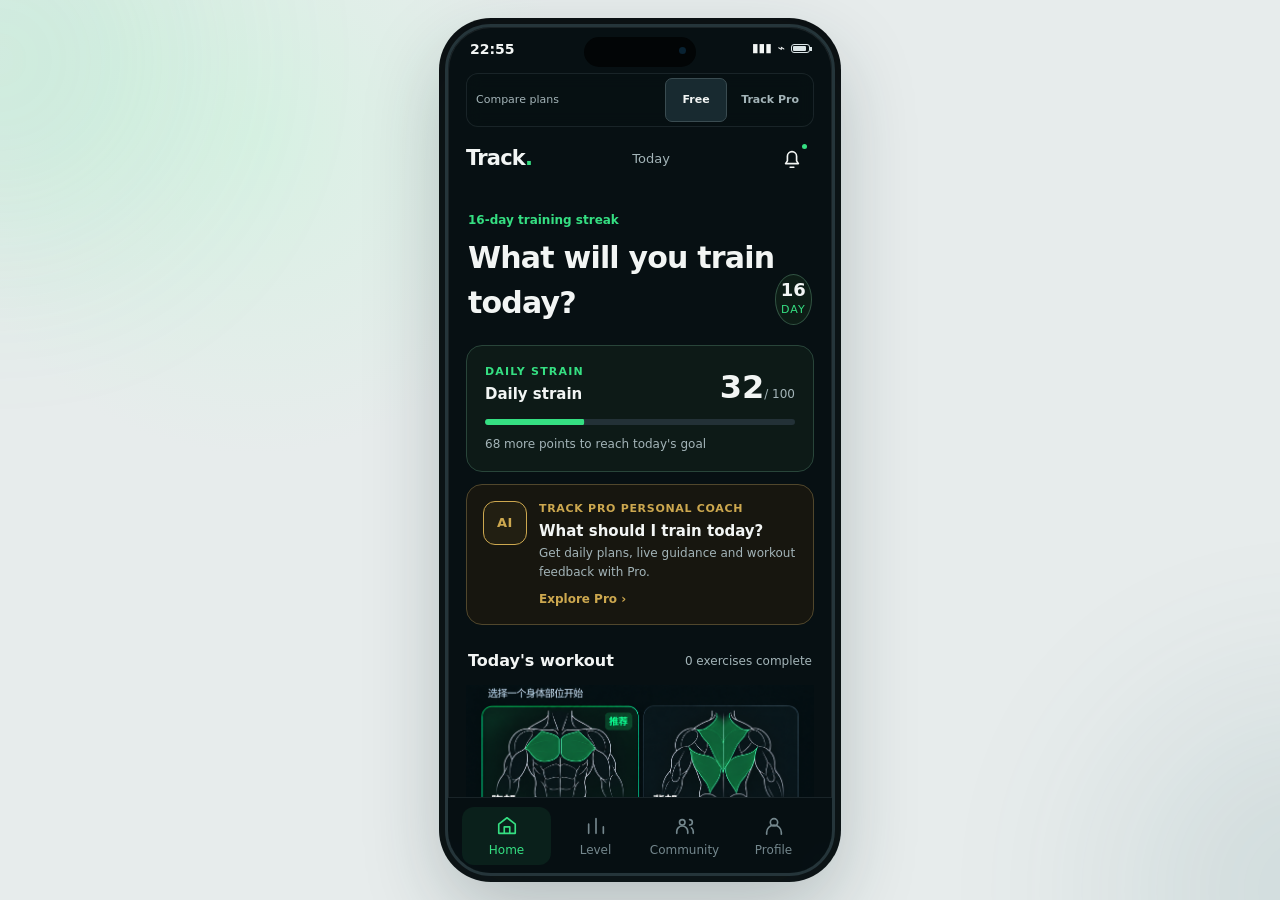
==== mobile/index.html @ 7567bfca "feat: localize workout flow without changing stored history" ====
<!doctype html>
<html lang="en">
  <head>
    <meta charset="UTF-8" />
    <meta name="viewport" content="width=device-width, initial-scale=1.0, viewport-fit=cover, interactive-widget=resizes-content" />
    <meta name="theme-color" media="(prefers-color-scheme: light)" content="#071013" />
    <meta name="theme-color" media="(prefers-color-scheme: dark)" content="#071013" />
    <meta name="color-scheme" content="dark" />
    <meta name="description" content="Track turns every workout into visible progress." />
    <title>Track | Turn Progress Into a Stronger You</title>
    <link rel="stylesheet" href="styles.css?v=11" />
  </head>
  <body>
    <div class="ambient ambient-one"></div>
    <div class="ambient ambient-two"></div>

    <main class="app-shell" aria-label="Track fitness app">
      <div class="phone-frame">
        <div class="dynamic-island" aria-hidden="true"></div>
        <header class="status-bar" aria-hidden="true">
          <span id="clock">9:41</span>
          <div class="status-icons" aria-label="Network and battery status">
            <span>▮▮▮</span><span>⌁</span><span class="battery"></span>
          </div>
        </header>

        <section id="app-content" class="app-content" aria-label="Current page"></section>

        <nav class="bottom-nav" aria-label="Main navigation">
          <button class="nav-item active" data-page="home" aria-label="Home">
            <span class="nav-icon" data-icon="home"></span><span>Home</span>
          </button>
          <button class="nav-item" data-page="level" aria-label="Level">
            <span class="nav-icon" data-icon="chart"></span><span>Level</span>
          </button>
          <button class="nav-item" data-page="social" aria-label="Community">
            <span class="nav-icon" data-icon="users"></span><span>Community</span>
          </button>
          <button class="nav-item" data-page="profile" aria-label="Profile">
            <span class="nav-icon" data-icon="user"></span><span>Profile</span>
          </button>
        </nav>
        <div id="toast" class="toast" role="status" aria-live="polite" aria-atomic="true"></div>
      </div>
    </main>

    <script src="release-config.js?v=1"></script>
    <script src="locales/messages.js?v=1"></script>
    <script src="i18n.js?v=1"></script>
    <script src="core.js?v=6"></script>
    <script src="app.js?v=12"></script>
  </body>
</html>
---- mobile/styles.css ----
:root {
  --canvas: #e7ecec;
  --bg: #071013;
  --surface: #0d181c;
  --surface-2: #132126;
  --surface-3: #182a30;
  --line: #21343a;
  --line-soft: rgba(151, 178, 186, .13);
  --text: #f2f5f4;
  --muted: #a3b4b8;
  --green: #35df82;
  --green-dark: #123d29;
  --gold: #cda84f;
  --danger: #f26476;
  --radius: 16px;
  --ease-out: cubic-bezier(.23, 1, .32, 1);
  font-family: "Segoe UI Variable", "Microsoft YaHei UI", system-ui, sans-serif;
  color: var(--text);
  background: var(--canvas);
  font-synthesis: none;
}

* { box-sizing: border-box; }
html { -webkit-tap-highlight-color: transparent; -webkit-text-size-adjust: 100%; overscroll-behavior: none; }
body { margin: 0; min-height: 100dvh; overscroll-behavior: none; overflow-x: hidden; background: radial-gradient(circle at 20% 15%, #d9f1e4 0, transparent 25%), var(--canvas); }
button, input, select { font: inherit; }
button { color: inherit; cursor: pointer; touch-action: manipulation; user-select: none; -webkit-user-select: none; -webkit-touch-callout: none; transition: transform 120ms var(--ease-out), background-color 120ms ease, border-color 120ms ease; }
button:active { transform: scale(.98); }
[role="button"], a { touch-action: manipulation; }
input, textarea, select { font-size: 16px; }
button:disabled { opacity: .5; cursor: not-allowed; }
button:focus-visible, input:focus-visible, select:focus-visible, .radar-label:focus-visible { outline: 2px solid var(--green); outline-offset: 2px; }

.ambient { position: fixed; width: 380px; height: 380px; border-radius: 50%; filter: blur(100px); opacity: .13; pointer-events: none; }
.ambient-one { left: -190px; top: -130px; background: var(--green); }
.ambient-two { right: -220px; bottom: -180px; background: #3a7176; }
.app-shell { min-height: 100dvh; display: grid; place-items: center; padding: 24px; }

.phone-frame { position: relative; display: flex; flex-direction: column; color-scheme: dark; width: min(100%, 390px); height: min(900px, calc(100dvh - 48px)); min-height: 0; overflow: hidden; border: 3px solid #25353a; border-radius: 46px; background: var(--bg); box-shadow: 0 30px 80px rgba(25, 47, 50, .26), 0 0 0 6px #0b1012, inset 0 0 0 1px rgba(255,255,255,.08); }
.dynamic-island { position: absolute; z-index: 20; top: 10px; left: 50%; width: 112px; height: 30px; transform: translateX(-50%); border-radius: 20px; background: #020506; }
.dynamic-island::after { content: ""; position: absolute; right: 10px; top: 10px; width: 7px; height: 7px; border-radius: 50%; background: #092232; }
.status-bar { height: 46px; flex: 0 0 46px; padding: 14px 22px 0; display: flex; align-items: flex-start; justify-content: space-between; font-size: 14px; font-weight: 700; }
.status-icons { display: flex; gap: 6px; align-items: center; font-size: 12px; }
.battery { width: 19px; height: 9px; border: 1px solid #dbe5e7; border-radius: 3px; position: relative; }
.battery::before { content: ""; position: absolute; inset: 1px 3px 1px 1px; border-radius: 1px; background: #dbe5e7; }
.battery::after { content: ""; position: absolute; right: -3px; top: 2px; width: 2px; height: 4px; background: #dbe5e7; }

.app-content { flex: 1; min-height: 0; overflow-x: hidden; overflow-y: auto; overscroll-behavior: contain; padding: 0 18px 28px; scroll-padding-block: 64px 100px; scrollbar-width: none; line-height: 1.5; }
.app-content.full-height { padding-bottom: calc(24px + env(safe-area-inset-bottom, 0px)); }
.app-content[data-view="log"] { padding-bottom: calc(108px + env(safe-area-inset-bottom, 0px)); }
.app-content::-webkit-scrollbar { display: none; }


.page-header { min-height: 48px; display: grid; grid-template-columns: auto minmax(0, 1fr) auto; gap: 12px; align-items: center; }
.page-header h1 { margin: 0; font-size: 17px; text-align: center; line-height: 1.35; letter-spacing: -.2px; }
.brand-dot { color: var(--green); }
.ui-icon { width: 22px; height: 22px; fill: none; stroke: currentColor; stroke-width: 1.8; stroke-linecap: round; stroke-linejoin: round; }
.wordmark { font-size: 21px; font-weight: 900; letter-spacing: -.8px; }
.header-context { justify-self: center; color: var(--muted); font-size: 13px; }
.page-header > :last-child { justify-self: end; }
.icon-button { position: relative; min-width: 44px; min-height: 44px; display: grid; place-items: center; padding: 7px; border: 0; border-radius: 10px; background: transparent; font-size: 19px; }
.icon-button:active { transform: scale(.96); background: var(--surface); }
.notification-dot { position: absolute; top: 7px; right: 7px; width: 5px; height: 5px; border-radius: 50%; background: var(--green); }
.header-count, .text-button { border: 0; background: transparent; color: var(--muted); font-size: 12px; }

.home-intro { display: flex; justify-content: space-between; align-items: end; padding: 18px 2px 14px; }
.home-intro span { color: var(--green); font-size: 12px; font-weight: 700; }
.home-intro h1 { margin: 4px 0 0; font-size: 27px; letter-spacing: -1px; }
.streak-mark { width: 51px; height: 51px; display: grid; place-content: center; text-align: center; border: 1px solid #315342; border-radius: 50%; background: #0d1d16; }
.streak-mark b { font-size: 18px; line-height: 1; }
.streak-mark small { margin-top: 3px; color: var(--green); font-size: 11px; letter-spacing: 1px; }

.strain { padding: 14px; border: 1px solid #29453a; border-radius: var(--radius); background: #0d1a17; }
.strain-heading { display: flex; justify-content: space-between; align-items: end; }
.strain-heading > div { display: grid; gap: 2px; }
.strain-heading span { color: var(--green); font-size: 11px; font-weight: 800; letter-spacing: 1.2px; }
.strain-heading b { font-size: 15px; }
.strain-heading strong { font-size: 25px; font-variant-numeric: tabular-nums; }
.strain-heading small { color: var(--muted); font-size: 12px; font-weight: 500; }
.progress-line { height: 5px; overflow: hidden; margin: 11px 0 8px; border-radius: 6px; background: #233137; }
.progress-line span { display: block; width: 100%; height: 100%; transform-origin: left; border-radius: inherit; background: var(--green); }
.strain p { margin: 0; color: var(--muted); font-size: 12px; }

.section-title { display: flex; align-items: end; justify-content: space-between; gap: 12px; margin: 19px 2px 10px; }
.section-title h2 { margin: 0; font-size: 16px; }
.section-title p { margin: 3px 0 0; color: var(--muted); font-size: 12px; }
.section-title > span, .section-title > b { color: var(--muted); font-size: 12px; font-weight: 500; }

.visually-hidden { position: absolute; width: 1px; height: 1px; padding: 0; margin: -1px; overflow: hidden; clip-path: inset(50%); white-space: nowrap; border: 0; }
.body-reference { position: relative; isolation: isolate; }
.body-reference > img { display: block; width: 100%; height: auto; pointer-events: none; user-select: none; }
.body-reference .reference-card { position: absolute; min-height: 0; padding: 0; border: 0; background: transparent; box-shadow: none; }
.reference-card[data-body-part="chest"] { left: 4.5202%; top: 7.8683%; width: 45.0626%; height: 46.2946%; border-radius: 6.7% / 8.6%; }
.reference-card[data-body-part="back"] { left: 50.9736%; top: 7.7768%; width: 44.5758%; height: 46.3861%; border-radius: 6.7% / 8.6%; }
.reference-card[data-body-part="shoulders"] { left: 4.5202%; top: 55.9012%; width: 44.9930%; height: 40.8051%; border-radius: 6.7% / 9.6%; }
.reference-card[data-body-part="legs"] { left: 50.9736%; top: 55.8097%; width: 44.5758%; height: 40.8966%; border-radius: 6.7% / 9.6%; }
.body-reference-extra { aspect-ratio: 1438 / 449; overflow: hidden; margin-top: -.9736%; margin-bottom: 10px; }
.body-reference-extra > img { position: absolute; left: 0; top: -135.8575%; }
.reference-card[data-body-part="arms"] { left: 4.5202%; top: 0; width: 44.9930%; height: 100%; border-radius: 6.7% / 9.6%; }
.reference-card[data-body-part="abs"] { left: 50.9736%; top: 0; width: 44.5758%; height: 100%; border-radius: 6.7% / 9.6%; }
.body-reference .reference-card:focus-visible { outline: 2px solid var(--green); outline-offset: -4px; }
.body-reference .reference-card:active { transform: none; background: rgba(255, 255, 255, .07); }
.body-grid { display: grid; grid-template-columns: repeat(2, minmax(0, 1fr)); gap: 10px; }
.body-grid .body-card { position: relative; min-height: 202px; display: flex; align-items: flex-end; padding: 14px; overflow: hidden; text-align: left; border: 1px solid #2a3d44; border-radius: var(--radius); background: #0c181c; }
.body-card .body-copy { position: relative; z-index: 1; padding-right: 16px; }
.body-card > .chevron { position: absolute; z-index: 1; right: 14px; bottom: 30px; color: #88a0a8; }
.body-grid .body-card[data-body-part="cardio"] { grid-column: 1 / -1; min-height: 122px; }
.cardio-illustration { position: absolute; right: 35px; top: 6px; width: min(48%, 162px); height: calc(100% - 12px); object-fit: contain; pointer-events: none; user-select: none; filter: grayscale(1); opacity: .8; }
.body-card[data-body-part="cardio"] .body-copy { max-width: 45%; }
.body-card.recommended { border-color: var(--green); background: #0c1d17; box-shadow: inset 0 0 0 .5px var(--green); }
.body-card > .recommend-badge { z-index: 2; top: 10px; right: 10px; padding: 4px 7px; border-radius: 6px; }
.body-card:active, .exercise-card:active, .quick-actions button:active { transform: scale(.98); }
.exercise-illustration { position: relative; display: block; width: 100%; height: 86px; overflow: hidden; pointer-events: none; user-select: none; }
.exercise-illustration > img { display: block; width: 100%; height: 100%; object-fit: contain; }
.exercise-crop { position: absolute; top: 50%; left: 0; width: 100%; transform: translateY(-50%); overflow: hidden; mix-blend-mode: lighten; mask-image: linear-gradient(to right, transparent, #000 4%, #000 96%, transparent); }
.exercise-crop > img { position: absolute; max-width: none; height: auto; display: block; }
.body-icon { width: 38px; height: 38px; overflow: visible; fill: none; stroke: currentColor; stroke-width: 2.15; stroke-linecap: round; stroke-linejoin: round; }
.body-icon .icon-fill { fill: currentColor; fill-opacity: .12; stroke: none; }
.body-copy { min-width: 0; display: grid; gap: 4px; }
.body-copy b { font-size: 18px; line-height: 1.35; }
.body-copy small { color: #a5b8be; font-size: 12px; line-height: 1.5; }
.chevron { color: #71868c; font-size: 18px; }
.recommend-badge { position: absolute; top: 8px; right: 9px; padding: 3px 6px; border-radius: 5px; color: var(--green); background: #153a29; font-size: 11px; font-weight: 800; }

.exercise-grid { display: grid; gap: 9px; }
.exercise-card { position: relative; min-height: 112px; display: grid; grid-template-columns: clamp(88px, 29vw, 112px) minmax(0,1fr) auto; align-items: center; gap: 5px 10px; padding: 12px; text-align: left; border: 1px solid var(--line-soft); border-radius: var(--radius); background: var(--surface); }
.exercise-copy { min-width: 0; display: grid; grid-column: 2; grid-row: 1 / 3; gap: 4px; }
.exercise-card.has-recommendation .exercise-copy { grid-row: 2; }
.exercise-card > .exercise-illustration { grid-column: 1; grid-row: 1 / 3; }
.exercise-card > .recommend-badge { position: static; grid-column: 2; grid-row: 1; justify-self: start; }
.exercise-card > .exercise-state { grid-column: 3; grid-row: 1 / 3; }
.exercise-card b { font-size: 14px; }
.exercise-card small { color: var(--muted); font-size: 11px; }
.exercise-copy em { color: #a8c6b5; font-size: 12px; font-style: normal; }.exercise-copy em strong { color: var(--green); font-size: 12px; }
.exercise-card.is-complete { border-color: #315b47; }
.exercise-card.is-complete .exercise-state { color: var(--green); }
.exercise-state { color: var(--muted); font-size: 12px; }
.finish-day { width: 100%; margin-top: 10px; padding: 12px; border: 1px solid #37684f; border-radius: 12px; color: var(--green); background: transparent; font-size: 13px; font-weight: 700; }

.exercise-summary { display: grid; grid-template-columns: 76px minmax(0,1fr) minmax(0,1fr); gap: 10px; align-items: center; padding: 13px; margin-top: 10px; border: 1px solid var(--line-soft); border-radius: var(--radius); background: var(--surface); }
.exercise-summary .exercise-illustration { height: 68px; }
.exercise-summary > div { display: grid; gap: 4px; }
.exercise-summary span { color: var(--muted); font-size: 11px; }
.exercise-summary b { font-size: 13px; }
.exercise-summary button { grid-column: 2 / -1; justify-self: start; padding: 5px 9px; border: 1px solid #315e48; border-radius: 7px; color: var(--green); background: transparent; font-size: 11px; }
.muscle-share { padding: 12px; margin-top: 9px; border: 1px solid var(--line-soft); border-radius: var(--radius); background: var(--surface); }
.muscle-share-heading { display: flex; align-items: baseline; justify-content: space-between; gap: 8px; }.muscle-share-heading b { font-size: 13px; }.muscle-share-heading small { color: var(--muted); font-size: 11px; }
.muscle-share-track { height: 8px; display: flex; overflow: hidden; margin: 10px 0; border-radius: 5px; background: #243338; }.muscle-share-track span { display: block; height: 100%; }
.share-tone-0 { background: var(--green); }.share-tone-1 { background: #8aba9c; }.share-tone-2 { background: #658783; }
.muscle-share-legend { display: flex; flex-wrap: wrap; gap: 7px 12px; }.muscle-share-legend span { display: inline-flex; align-items: center; gap: 4px; color: #c2d0cc; font-size: 12px; white-space: nowrap; }.muscle-share-legend i { width: 6px; height: 6px; flex: none; border-radius: 2px; }.muscle-share-legend b { color: var(--text); font-size: 12px; }
.muscle-share p { margin: 9px 0 0; color: var(--muted); font-size: 11px; }
.set-table { margin-top: 17px; }
.set-header, .set-row { display: grid; grid-template-columns: 24px minmax(0,1fr) minmax(0,1fr) 44px; gap: 8px; align-items: center; text-align: center; }
.set-header { padding: 0 4px 7px; color: var(--muted); font-size: 11px; }
.set-row { padding: 8px 4px; border-top: 1px solid var(--line-soft); }
.set-row b { font-size: 14px; }
.set-row input { min-width: 0; padding: 10px 4px; border: 1px solid var(--line); border-radius: 9px; outline: 0; color: var(--text); background: var(--surface); text-align: center; font-size: 14px; font-variant-numeric: tabular-nums; }
.set-row input:focus { border-color: var(--green); }
.set-check { width: 27px; height: 27px; display: grid; place-items: center; margin: auto; border: 1px solid #40545a; border-radius: 50%; background: transparent; font-size: 13px; }
.set-row.done { background: rgba(53,223,130,.03); }
.set-row.done .set-check { border-color: var(--green); color: #07130c; background: var(--green); }
.cardio-log { display: grid; grid-template-columns: minmax(0,1fr) minmax(0,1fr); gap: 10px; margin: 18px 0 16px; }
.cardio-log label { display: grid; gap: 8px; padding: 12px; border: 1px solid var(--line-soft); border-radius: 12px; background: var(--surface); }
.cardio-log label span { color: var(--muted); font-size: 12px; }
.cardio-log input { width: 100%; min-width: 0; padding: 9px 8px; border: 1px solid var(--line); border-radius: 8px; outline: 0; color: var(--text); background: var(--bg); font-size: 16px; font-weight: 800; font-variant-numeric: tabular-nums; }
.cardio-log input:focus { border-color: var(--green); }
.add-set { width: 100%; margin: 12px 0 16px; padding: 12px; display: flex; justify-content: center; gap: 7px; border: 1px dashed #33484e; border-radius: 11px; color: var(--text); background: transparent; font-size: 13px; }
.add-set span { color: var(--green); }
.add-set small { color: var(--muted); }
.sticky-action { position: absolute; z-index: 4; left: 0; right: 0; bottom: 0; padding: 12px 18px calc(16px + env(safe-area-inset-bottom, 0px)); border-top: 1px solid var(--line-soft); background: rgba(7,16,19,.94); backdrop-filter: blur(12px); }
.primary-button, .secondary-button { width: 100%; padding: 13px 16px; border-radius: 12px; font-weight: 800; font-size: 14px; }
.primary-button { border: 1px solid var(--green); color: #06120b; background: var(--green); }
.secondary-button { border: 1px solid var(--line); color: var(--text); background: var(--surface); }
.primary-button:active, .secondary-button:active { transform: scale(.98); }

.completion-screen { min-height: 100%; display: flex; flex-direction: column; align-items: center; padding: 38px 2px 18px; text-align: center; }
.completion-symbol { width: 116px; height: 116px; display: grid; place-items: center; margin: 20px 0 24px; border: 1px solid #3f7758; border-radius: 50%; background: #0e2519; box-shadow: inset 0 0 0 12px #0b1d15; }
.completion-symbol span { width: 58px; height: 58px; display: grid; place-items: center; border-radius: 50%; color: #06120b; background: var(--green); font-size: 27px; }
.completion-kicker { margin: 0 0 6px !important; color: var(--green) !important; font-size: 12px !important; font-weight: 800; letter-spacing: 1.6px; }
.completion-screen h1 { margin: 0; font-size: 27px; letter-spacing: -.8px; }
.completion-screen > p { margin: 8px 0 20px; color: var(--muted); font-size: 12px; }
.reward-grid { width: 100%; display: grid; grid-template-columns: repeat(3, 1fr); border-block: 1px solid var(--line); }
.reward-grid div { padding: 15px 4px; border-right: 1px solid var(--line); }
.reward-grid div:last-child { border-right: 0; }
.reward-grid b { display: block; font-size: 18px; }
.reward-grid span { display: block; margin-top: 4px; color: var(--muted); font-size: 11px; }
.pr-reveal { width: 100%; padding: 14px; margin-top: 17px; text-align: left; border: 1px solid #594b29; border-radius: var(--radius); background: #19170f; }
.pr-reveal > span { color: var(--gold); font-size: 11px; font-weight: 800; letter-spacing: 1px; }
.pr-reveal > div { display: flex; align-items: center; justify-content: space-between; margin-top: 8px; }
.pr-reveal b { font-size: 14px; }.pr-reveal strong { font-size: 14px; }.pr-reveal i { color: var(--gold); font-style: normal; }
.completion-actions { width: 100%; display: grid; gap: 8px; margin-top: auto; padding-top: 24px; }

.dual-levels { display: grid; grid-template-columns: 1fr 1fr; gap: 8px; margin-top: 8px; }
.level-panel { min-height: 146px; padding: 14px; display: block; text-align: left; border: 1px solid var(--line-soft); border-radius: var(--radius); background: var(--surface); }
.level-panel > span { color: var(--muted); font-size: 11px; font-weight: 800; letter-spacing: 1px; }
.level-panel p { margin: 5px 0 8px; font-size: 12px; }
.level-panel strong { display: block; font-size: 31px; font-variant-numeric: tabular-nums; }
.level-panel strong small { margin-right: 4px; font-size: 12px; }
.level-panel em { display: block; margin-top: 11px; color: var(--muted); font-size: 11px; font-style: normal; }
.body-level { border-color: #355246; }
.body-level strong { color: var(--text); }
.xp-level > span, .xp-level strong { color: var(--green); }
.xp-level .progress-line { margin: 12px 0 0; }
.current-title { width: 100%; min-height: 74px; display: grid; grid-template-columns: 46px 1fr 10px; align-items: center; gap: 10px; margin-top: 9px; padding: 11px; text-align: left; border: 1px solid #4e4328; border-radius: var(--radius); background: #17160f; }
.title-medal { width: 46px; height: 46px; display: grid; place-items: center; border: 1px solid #7c6832; border-radius: 50%; color: var(--gold); font-size: 12px; font-weight: 800; }
.current-title > span:nth-child(2) { display: grid; gap: 3px; }.current-title small,.current-title em { color: var(--muted); font-size: 11px; font-style: normal; }.current-title b { color: #e2c778; font-size: 14px; }.current-title > i { color: var(--muted); font-style: normal; }
.radar-panel { margin-top: 10px; }
.radar { width: 100%; height: 240px; color: #1c333a; overflow: visible; }
.radar-fill { fill: rgba(53,223,130,.15); stroke: var(--green); stroke-width: 2; }
.radar-label { cursor: pointer; }.radar text { fill: var(--muted); font-size: 12px; }.radar .radar-value { fill: var(--green); font-size: 14px; font-weight: 800; }
.level-parts { display: grid; grid-template-columns: repeat(3, 1fr); gap: 6px; }
.level-parts button { padding: 10px; display: flex; justify-content: space-between; border: 1px solid var(--line-soft); border-radius: 10px; background: var(--surface); font-size: 12px; }
.level-parts b { color: var(--green); }

.muscle-heading { display: grid; grid-template-columns: 120px 1fr; align-items: center; padding: 14px 5px; }
.anatomy-mark { width: 104px; height: 146px; display: grid; place-items: center; border: 1px solid #345447; border-radius: 52px 52px 25px 25px; color: var(--green); background: #0d2418; }
.anatomy-mark .body-icon { width: 76px; height: 76px; stroke-width: 1.8; }
.muscle-heading span { color: var(--muted); font-size: 12px; }.muscle-heading strong { display: block; margin: 4px 0; color: var(--green); font-size: 36px; }.muscle-heading strong small { font-size: 13px; }.muscle-heading p { margin: 0; color: var(--muted); font-size: 11px; }
.segmented { display: grid; grid-auto-flow: column; grid-auto-columns: 1fr; gap: 3px; padding: 3px; margin: 7px 0 12px; border: 1px solid var(--line-soft); border-radius: 11px; background: #0a1417; }
.segmented button { padding: 8px 4px; border: 0; border-radius: 8px; color: var(--muted); background: transparent; font-size: 12px; }
.segmented button.active { color: var(--text); background: var(--surface-3); }
.strength-list { display: grid; gap: 7px; }
.strength-row { display: grid; grid-template-columns: 60px minmax(0,1fr) auto; align-items: center; gap: 10px; padding: 10px; border: 1px solid var(--line-soft); border-radius: var(--radius); background: var(--surface); }
.strength-row .exercise-illustration { height: 56px; }
.strength-copy { display: grid; grid-template-columns: 1fr auto; gap: 4px; }.strength-copy b { font-size: 13px; }.strength-copy > span { color: var(--green); font-size: 11px; }.thin-progress { grid-column: 1 / -1; height: 3px; overflow: hidden; border-radius: 4px; background: #223238; }.thin-progress i { display: block; height: 100%; background: var(--green); }
.strength-values { display: grid; justify-items: end; gap: 2px; }.strength-values small { color: var(--muted); font-size: 11px; }.strength-values b { font-size: 12px; }

.history-intro { margin: 8px 0 10px; padding: 11px 12px; border: 1px solid #28513c; border-radius: 12px; background: #0c2017; }
.history-intro b { color: var(--green); font-size: 14px; }.history-intro p { margin: 4px 0 0; color: #a6bab0; font-size: 12px; line-height: 1.5; }
.history-filters { padding: 11px; border: 1px solid var(--line-soft); border-radius: 13px; background: var(--surface); }
.history-period,.history-metric { display: grid; grid-auto-flow: column; grid-auto-columns: 1fr; gap: 4px; }
.history-period button,.history-metric button { min-height: 29px; border: 1px solid var(--line); border-radius: 8px; color: var(--muted); background: #0a1417; font-size: 12px; }
.history-period button.active,.history-metric button.active { border-color: #28784d; color: var(--green); background: #10291d; font-weight: 800; }
.history-selects { display: grid; grid-template-columns: 1fr 1fr; gap: 8px; margin-top: 11px; }
.history-selects label { min-width: 0; display: grid; gap: 5px; color: var(--muted); font-size: 12px; }
.history-selects select { width: 100%; min-width: 0; height: 34px; padding: 0 7px; border: 1px solid var(--line); border-radius: 8px; color: var(--text); background: #0a1417; font-size: 12px; }
.history-weight { display: grid; grid-template-columns: auto 1fr auto 1fr auto; align-items: center; gap: 5px; margin-top: 10px; }
.history-weight > span:first-child { color: var(--muted); font-size: 12px; }.history-weight small { color: #6f8589; font-size: 11px; }
.history-weight label { min-width: 0; }.history-weight input { width: 100%; min-width: 0; height: 33px; padding: 0 6px; border: 1px solid var(--line); border-radius: 8px; color: var(--text); background: #0a1417; font-size: 12px; }
.history-weight > span:nth-of-type(2) { color: var(--muted); }.history-weight button { padding: 7px 4px; border: 0; color: var(--green); background: none; font-size: 12px; }
.history-stats { display: grid; grid-template-columns: repeat(3, 1fr); gap: 6px; margin: 9px 0; }.history-stats > div { min-width: 0; padding: 10px 8px; border: 1px solid var(--line-soft); border-radius: 10px; background: var(--surface); }
.history-stats small { display: block; color: var(--muted); font-size: 11px; }.history-stats b { display: block; margin-top: 5px; font-size: 15px; font-variant-numeric: tabular-nums; white-space: nowrap; }.history-stats i { color: var(--muted); font-size: 11px; font-style: normal; }
.history-trend,.history-entries { padding: 12px; margin-top: 9px; border: 1px solid var(--line-soft); border-radius: 13px; background: var(--surface); }
.history-section-head { display: flex; align-items: start; justify-content: space-between; gap: 8px; }.history-section-head div { display: grid; gap: 3px; }.history-section-head b { font-size: 13px; }.history-section-head small,.history-section-head > span { color: var(--muted); font-size: 11px; }.history-section-head strong { color: var(--green); font-size: 13px; white-space: nowrap; }
.history-metric { max-width: 210px; margin-top: 12px; }.history-metric button { min-height: 26px; }
.history-chart { display: block; width: 100%; height: 168px; margin-top: 3px; }.history-chart line { stroke: #25373c; stroke-width: 1; stroke-dasharray: 3 4; }.history-chart polyline { fill: none; stroke: var(--green); stroke-width: 2.4; stroke-linecap: round; stroke-linejoin: round; }.history-chart circle { fill: var(--green); stroke: #082017; stroke-width: 2; }.history-chart text { fill: var(--muted); font-size: 12px; }
.history-chart-empty,.history-empty { padding: 30px 10px; color: var(--muted); text-align: center; font-size: 12px; line-height: 1.5; }.history-chart-empty { padding: 58px 10px; }
.history-entries { display: grid; gap: 7px; }.history-entries > .history-section-head { margin-bottom: 3px; }
.history-entry { padding: 10px; border: 1px solid var(--line); border-radius: 10px; background: #0a1417; }.history-entry-top { display: flex; justify-content: space-between; align-items: start; gap: 8px; }.history-entry-top > div { display: grid; gap: 3px; }.history-entry-top b { font-size: 12px; }.history-entry-top small { color: var(--muted); font-size: 11px; }.history-entry-top > span { flex: none; padding: 3px 5px; border-radius: 5px; font-size: 11px; }.history-entry-top .sample { color: #a2b5b9; background: #17272c; }.history-entry-top .recorded { color: var(--green); background: #123323; }
.history-set-list { display: flex; flex-wrap: wrap; gap: 4px; margin-top: 8px; }.history-set-list span { padding: 5px 6px; border: 1px solid #24363b; border-radius: 5px; color: var(--muted); font-size: 11px; }.history-set-list b { margin-left: 3px; color: var(--text); font-size: 11px; font-variant-numeric: tabular-nums; }

.titles-heading { padding: 26px 4px 18px; }.titles-heading p { margin: 0 0 7px; color: var(--gold); font-size: 12px; font-weight: 700; letter-spacing: .5px; }.titles-heading h1 { max-width: 260px; margin: 0; font-size: 24px; letter-spacing: -.8px; }
.titles-grid { display: grid; grid-template-columns: 1fr 1fr; gap: 8px; }
.title-card { min-height: 139px; padding: 14px 9px; display: flex; flex-direction: column; align-items: flex-start; text-align: left; border: 1px solid var(--line-soft); border-radius: var(--radius); background: var(--surface); }
.title-card > span { width: 43px; height: 43px; display: grid; place-items: center; margin-bottom: 13px; border: 1px solid #53646a; border-radius: 50%; color: #a9b8bc; font-size: 12px; font-weight: 900; }
.title-card.earned { border-color: #5d502e; background: #17160f; }.title-card.earned > span { border-color: var(--gold); color: var(--gold); }
.title-card b { font-size: 12px; }.title-card small { min-height: 22px; margin-top: 4px; color: var(--muted); font-size: 11px; line-height: 1.4; }.title-card .thin-progress { width: 100%; margin-top: auto; }
.title-detail { min-height: calc(100% - 52px); display: flex; flex-direction: column; align-items: center; padding: 40px 10px 15px; text-align: center; }.title-seal { width: 118px; height: 118px; display: grid; place-items: center; margin-bottom: 22px; border: 2px solid var(--gold); border-radius: 50%; color: var(--gold); background: #17160f; font-size: 24px; font-weight: 900; }.title-detail > span { color: var(--gold); font-size: 12px; }.title-detail h1 { margin: 6px 0 8px; font-size: 24px; }.title-detail > p { max-width: 270px; margin: 0; color: var(--muted); font-size: 12px; line-height: 1.6; }.requirement { width: 100%; padding: 15px; margin: 25px 0; text-align: left; border: 1px solid var(--line-soft); border-radius: var(--radius); background: var(--surface); }.requirement small,.requirement em { display: block; color: var(--muted); font-size: 11px; font-style: normal; }.requirement b { display: block; margin-top: 5px; font-size: 13px; }

.social-search, .search-field { width: 100%; height: 38px; display: flex; align-items: center; gap: 8px; padding: 0 12px; border: 1px solid var(--line); border-radius: 11px; color: var(--muted); background: var(--surface); text-align: left; font-size: 14px; }
.social-search span { font-size: 12px; }.search-field input { flex: 1; min-width: 0; border: 0; outline: 0; color: var(--text); background: transparent; font-size: 12px; }.search-field:focus-within { border-color: var(--green); }
.feed-tabs { display: flex; margin: 10px 0; border-bottom: 1px solid var(--line); }.feed-tabs button { flex: 1; padding: 9px 0; border: 0; border-bottom: 2px solid transparent; color: var(--muted); background: transparent; font-size: 12px; }.feed-tabs button.active { color: var(--green); border-color: var(--green); }
.post-card { margin-bottom: 10px; overflow: hidden; border: 1px solid var(--line-soft); border-radius: var(--radius); background: var(--surface); }
.identity { width: 100%; display: flex; align-items: center; gap: 9px; padding: 11px; border: 0; background: transparent; text-align: left; }
.avatar { width: 37px; height: 37px; display: grid; place-items: center; flex: none; border: 1px solid #3e6652; border-radius: 50%; color: var(--green); background: #11271c; font-size: 12px; font-weight: 900; }
.identity-copy { display: grid; grid-template-columns: auto 1fr; flex: 1; gap: 2px 7px; }.identity-copy b { font-size: 13px; }.identity-copy small { align-self: center; color: var(--muted); font-size: 11px; }.identity-copy em { grid-column: 1 / -1; color: var(--green); font-size: 11px; font-style: normal; }.identity-copy i,.public-profile-row i { display: inline-block; width: 2px; height: 2px; margin: 0 4px; border-radius: 50%; background: #6b7d82; vertical-align: middle; }
.post-copy { margin: 0; padding: 0 11px 10px; font-size: 13px; line-height: 1.55; }
.post-media { min-height: 150px; display: flex; flex-direction: column; justify-content: end; padding: 17px; background: linear-gradient(25deg, rgba(6,12,14,.94), rgba(18,38,40,.25)), #243c40; }
.post-media > span { color: var(--green); font-size: 11px; font-weight: 800; letter-spacing: 1px; }.post-media strong { margin: 5px 0; font-size: 25px; }.post-media small { color: #bac7ca; font-size: 11px; }
.post-actions { display: grid; grid-template-columns: repeat(3, 1fr); border-top: 1px solid var(--line-soft); }.post-actions button { padding: 10px; border: 0; color: var(--muted); background: transparent; font-size: 12px; }.post-actions button.active { color: var(--danger); }
.recent-list { display: flex; flex-wrap: wrap; gap: 6px; }.recent-list > button { padding: 7px 8px 7px 11px; display: flex; gap: 8px; border: 1px solid var(--line); border-radius: 9px; background: var(--surface); font-size: 12px; }.recent-list i { color: var(--muted); font-style: normal; }.empty-note { color: var(--muted); font-size: 12px; }
.topic-list { display: grid; gap: 6px; }.topic-list button { display: grid; grid-template-columns: 1fr auto 10px; align-items: center; padding: 13px; text-align: left; border: 1px solid var(--line-soft); border-radius: 11px; background: var(--surface); }.topic-list b { font-size: 13px; }.topic-list span { color: var(--muted); font-size: 11px; }.topic-list i { color: var(--muted); font-style: normal; }
.explore-grid { display: grid; grid-template-columns: 1fr 1fr; gap: 7px; }.explore-grid article { min-width: 0; overflow: hidden; border: 1px solid var(--line-soft); border-radius: 12px; background: var(--surface); }.explore-media { width: 100%; aspect-ratio: 1; padding: 10px; display: flex; align-items: end; border: 0; color: white; background: linear-gradient(25deg, rgba(6,12,14,.86), transparent), #294148; text-align: left; }.explore-media span { font-size: 16px; font-weight: 800; }.identity.compact { padding: 8px; gap: 6px; }.identity.compact .avatar { width: 27px; height: 27px; font-size: 11px; }.identity.compact .identity-copy small { display: none; }.identity.compact .identity-copy b { font-size: 11px; }.identity.compact .identity-copy em { font-size: 11px; }.explore-grid article > p { margin: 0; padding: 0 8px; font-size: 11px; line-height: 1.4; }.explore-grid article > small { display: block; padding: 7px 8px 9px; color: var(--muted); font-size: 11px; }

.public-profile { margin: 0 -18px; padding-bottom: 13px; }.cover-text { height: 104px; display: flex; align-items: end; padding: 13px 16px; color: rgba(255,255,255,.7); background: linear-gradient(115deg, #17292e, #29494a); font-size: 12px; font-weight: 900; letter-spacing: 1.4px; }.public-profile-row { display: grid; grid-template-columns: 67px minmax(0,1fr); align-items: end; gap: 9px; padding: 0 14px; margin-top: -27px; }.large-avatar { width: 67px; height: 67px; border: 3px solid var(--bg); font-size: 15px; }.public-profile-row h1,.self-profile-row h1 { margin: 0; font-size: 17px; }.public-profile-row p,.self-profile-row p { margin: 2px 0; color: var(--muted); font-size: 11px; }.public-profile-row div > span { color: var(--green); font-size: 11px; }.follow { margin-left: auto; color: var(--green); font-size: 11px; }.follow.solid { padding: 6px 12px; border: 1px solid var(--green); border-radius: 9px; color: #06120b; background: var(--green); }.bio { padding: 0 14px; margin: 12px 0 0; color: #c6d0d2; font-size: 12px; }
.public-stats,.fitness-highlights,.lifetime-stats { display: grid; grid-template-columns: repeat(4, 1fr); padding: 12px 0; border-block: 1px solid var(--line); text-align: center; }.public-stats b,.fitness-highlights b,.lifetime-stats b { display: block; font-size: 16px; }.public-stats span,.fitness-highlights span,.lifetime-stats span,.lifetime-stats small { color: var(--muted); font-size: 11px; }.fitness-highlights { grid-template-columns: repeat(3,1fr); margin-top: 9px; border: 0; background: var(--surface); border-radius: var(--radius); }.pr-list { display: grid; grid-template-columns: repeat(3,1fr); gap: 6px; }.pr-list div { padding: 11px 7px; border: 1px solid var(--line-soft); border-radius: 10px; background: var(--surface); }.pr-list span { display: block; color: var(--muted); font-size: 11px; }.pr-list b { display: block; margin-top: 4px; font-size: 13px; }

.self-profile { padding: 13px 0 11px; }.self-profile-row { display: grid; grid-template-columns: 67px 1fr auto; align-items: center; gap: 10px; }.self-profile-row div > span { color: var(--gold); font-size: 11px; }.edit-button { padding: 6px 8px; border: 1px solid var(--line); border-radius: 8px; background: transparent; font-size: 11px; }.self-profile > p { margin: 12px 0 0; color: #c6d0d2; font-size: 12px; }.compact-levels .level-panel { min-height: 108px; }.compact-levels .level-panel strong { font-size: 25px; }
.streak-card { width: 100%; display: grid; grid-template-columns: 1fr auto; align-items: center; gap: 2px; padding: 12px 14px; margin-top: 8px; text-align: left; border: 1px solid #4b4227; border-radius: var(--radius); background: #17160f; }.streak-card > span { color: var(--gold); font-size: 11px; }.streak-card b { grid-row: 2; font-size: 22px; }.streak-card b small { font-size: 12px; }.streak-card i { grid-row: 1/3; grid-column: 2; color: var(--muted); font-size: 11px; font-style: normal; }.lifetime-stats { grid-template-columns: repeat(3,1fr); margin-top: 8px; border: 0; border-radius: var(--radius); background: var(--surface); }.lifetime-stats b,.lifetime-stats small { display: inline; }
.quick-actions { display: grid; grid-template-columns: 1fr 1fr; gap: 7px; }.quick-actions button { min-height: 72px; display: grid; grid-template-columns: 35px 1fr; align-items: center; gap: 9px; padding: 10px; text-align: left; border: 1px solid var(--line-soft); border-radius: 12px; background: var(--surface); }.quick-actions span { width: 35px; height: 35px; display: grid; place-items: center; border-radius: 10px; color: var(--green); background: #11291d; font-size: 11px; font-weight: 800; }.quick-actions b { font-size: 12px; }

.period-filter { display: block; margin: 0 0 8px auto; padding: 6px 9px; border: 1px solid var(--line); border-radius: 8px; background: var(--surface); font-size: 11px; }.metric-grid { display: grid; grid-template-columns: repeat(3, 1fr); gap: 6px; }.metric-grid > div { padding: 11px 6px; border: 1px solid var(--line-soft); border-radius: 11px; background: var(--surface); text-align: center; }.metric-grid span { color: var(--muted); font-size: 11px; }.metric-grid b { display: block; margin: 4px 0; font-size: 15px; }.metric-grid i { font-size: 11px; font-style: normal; }.metric-grid small { color: var(--green); font-size: 11px; }
.chart-section,.distribution { padding: 13px; margin-top: 8px; border: 1px solid var(--line-soft); border-radius: var(--radius); background: var(--surface); }.chart-section .section-title,.distribution .section-title { margin: 0 0 10px; }.bar-chart { height: 135px; display: grid; grid-template-columns: repeat(7,1fr); align-items: end; gap: 8px; padding-top: 10px; background: repeating-linear-gradient(0deg, transparent 0 32px, rgba(255,255,255,.04) 33px); }.bar-chart div { height: 100%; display: flex; flex-direction: column; justify-content: end; align-items: center; }.bar-chart span { width: 12px; background: var(--green); }.bar-chart small { margin-top: 6px; color: var(--muted); font-size: 11px; }.distribution { display: grid; grid-template-columns: 105px 1fr; }.distribution .section-title { grid-column: 1/-1; }.donut { width: 88px; height: 88px; display: grid; place-items: center; border-radius: 50%; background: conic-gradient(#35df82 0 22%,#48b6a5 22% 42%,#5684b8 42% 60%,#8c73b7 60% 76%,#ba6d87 76% 90%,#405058 90%); position: relative; }.donut::after { content: ""; position: absolute; inset: 18px; border-radius: 50%; background: var(--surface); }.donut b { position: relative; z-index: 1; font-size: 17px; }.donut small { display: block; color: var(--muted); font-size: 11px; }.legend { display: grid; align-content: center; gap: 3px; }.legend p { display: grid; grid-template-columns: 10px 1fr auto; align-items: center; margin: 0; font-size: 11px; }.legend i { width: 6px; height: 6px; border-radius: 50%; background: var(--green); }.legend .tone-1{background:#48b6a5}.legend .tone-2{background:#5684b8}.legend .tone-3{background:#8c73b7}.legend .tone-4{background:#ba6d87}.legend .tone-5{background:#405058}

.achievement-list { display: grid; gap: 7px; }.achievement-list article { display: grid; grid-template-columns: 43px 1fr auto; align-items: center; gap: 10px; padding: 11px; border: 1px solid var(--line-soft); border-radius: var(--radius); background: var(--surface); }.achievement-list article > span { width: 43px; height: 43px; display: grid; place-items: center; border: 1px solid #4d6268; border-radius: 50%; color: #a9b7bb; font-size: 12px; font-weight: 900; }.achievement-list article.earned > span { border-color: var(--gold); color: var(--gold); }.achievement-list article div { display: grid; gap: 4px; }.achievement-list b { font-size: 13px; }.achievement-list small,.achievement-list i { color: var(--muted); font-size: 11px; font-style: normal; }
.settings-group h2 { margin: 14px 2px 6px; font-size: 12px; }.settings-group > button { width: 100%; display: grid; grid-template-columns: 1fr auto 10px; align-items: center; padding: 12px; border: 0; border-bottom: 1px solid var(--line-soft); background: var(--surface); text-align: left; font-size: 12px; }.settings-group > button:first-of-type { border-radius: 12px 12px 0 0; }.settings-group > button:last-of-type { border-bottom: 0; border-radius: 0 0 12px 12px; }.settings-group small { color: var(--muted); font-size: 11px; }.settings-group i { color: var(--muted); font-style: normal; }
.pro-strip { width: 100%; display: grid; grid-template-columns: 43px 1fr 10px; align-items: center; gap: 10px; margin-top: 12px; padding: 12px; border: 1px solid #51472c; border-radius: var(--radius); background: #17160f; text-align: left; }.pro-strip > span { width: 43px; height: 43px; display: grid; place-items: center; border: 1px solid var(--gold); border-radius: 50%; color: var(--gold); font-size: 11px; font-weight: 900; }.pro-strip div { display: grid; gap: 3px; }.pro-strip b { color: #dfc777; font-size: 13px; }.pro-strip small { color: var(--muted); font-size: 11px; }.pro-strip i { color: var(--muted); font-style: normal; }
.subscription-hero { padding: 35px 5px 27px; }.subscription-hero > span { color: var(--gold); font-size: 12px; font-weight: 800; letter-spacing: 1.5px; }.subscription-hero h1 { max-width: 300px; margin: 8px 0 10px; font-size: 27px; letter-spacing: -1px; }.subscription-hero p { max-width: 280px; margin: 0; color: var(--muted); font-size: 12px; line-height: 1.6; }.benefit-list { display: grid; gap: 3px; }.benefit-list article { display: grid; grid-template-columns: 39px 1fr; align-items: center; gap: 10px; padding: 10px 3px; }.benefit-list article > span { width: 39px; height: 39px; display: grid; place-items: center; border-radius: 10px; color: var(--gold); background: #1b190f; font-size: 11px; font-weight: 900; }.benefit-list b { font-size: 12px; }.benefit-list p { margin: 3px 0 0; color: var(--muted); font-size: 11px; }.plan-card { padding: 15px; margin-top: 14px; border: 1px solid #655630; border-radius: var(--radius); background: #17160f; }.plan-card > span { color: var(--gold); font-size: 11px; }.plan-card > b { display: block; margin: 6px 0 2px; font-size: 25px; }.plan-card > b small { font-size: 12px; }.plan-card > p { margin: 0 0 12px; color: var(--muted); font-size: 11px; }

.prototype-switcher { position: sticky; z-index: 8; top: -1px; display: grid; grid-template-columns: 1fr auto auto; align-items: center; gap: 3px; padding: 6px; margin: -1px -2px 8px; border: 1px solid var(--line-soft); border-radius: 11px; background: rgba(7,16,19,.94); backdrop-filter: blur(16px); }
.prototype-switcher > span { padding-left: 5px; color: var(--muted); font-size: 11px; font-weight: 800; letter-spacing: .8px; }
.prototype-switcher button { min-width: 56px; padding: 6px 9px; border: 1px solid transparent; border-radius: 7px; color: var(--muted); background: transparent; font-size: 11px; font-weight: 800; }
.prototype-switcher button.active { border-color: #3a4c51; color: var(--text); background: var(--surface-3); }
.prototype-switcher button.active.pro { border-color: rgba(53,223,130,.55); color: #07140c; background: var(--green); }

.coach-card,.coach-feedback { width: 100%; display: grid; grid-template-columns: 44px minmax(0,1fr); align-items: center; gap: 10px; padding: 13px; margin: 8px 0 12px; border: 1px solid rgba(53,223,130,.32); border-radius: var(--radius); background: #0b1915; text-align: left; }
.coach-card.locked,.coach-feedback.locked { border-color: #51472c; background: #17160f; }
.coach-card > span:nth-child(2),.coach-feedback > span:nth-child(2) { min-width: 0; display: grid; gap: 3px; }
.coach-card small,.coach-feedback small { color: var(--green); font-size: 11px; font-weight: 900; letter-spacing: .7px; }
.coach-card.locked small,.coach-feedback.locked small { color: var(--gold); }
.coach-card b,.coach-feedback b { font-size: 13px; line-height: 1.35; }
.coach-card em,.coach-feedback em { color: var(--muted); font-size: 11px; font-style: normal; line-height: 1.45; }
.coach-card > i,.coach-feedback > i { color: var(--green); font-size: 11px; font-style: normal; white-space: nowrap; }
.coach-card.locked > i,.coach-feedback.locked > i { color: var(--gold); }
.coach-monogram { width: 44px; height: 44px; display: grid; place-items: center; flex: none; border: 1px solid var(--green); border-radius: 12px; color: var(--green); background: #10271c; font-size: 13px; font-weight: 900; letter-spacing: .5px; }
.locked .coach-monogram { border-color: var(--gold); color: var(--gold); background: #221f12; }
.coach-monogram.small { width: 30px; height: 30px; border-radius: 9px; font-size: 11px; }
.coach-monogram.large { width: 60px; height: 60px; border-radius: 17px; font-size: 15px; }
.coach-inline { padding: 11px; margin: 8px 0; border: 1px solid rgba(53,223,130,.27); border-radius: 12px; background: #0b1915; }
button.coach-inline { width: 100%; text-align: left; }
.coach-inline.locked { border-color: #51472c; background: #17160f; }
.coach-inline > div { display: grid; grid-template-columns: 30px 1fr; align-items: center; gap: 1px 8px; }
.coach-inline .coach-monogram { grid-row: 1 / 3; }
.coach-inline b { font-size: 12px; }.coach-inline small { color: var(--muted); font-size: 11px; }.coach-inline p { margin: 9px 0 0 38px; color: #c4d1ce; font-size: 11px; line-height: 1.5; }
.coach-action { border-color: rgba(53,223,130,.35) !important; background: #0b1915 !important; }
.pro-status { align-self: center; padding: 5px 7px; border: 1px solid rgba(53,223,130,.38); border-radius: 7px; color: var(--green); background: #0c1c14; font-size: 11px; font-weight: 900; letter-spacing: .5px; }
.coach-proof { display: grid; grid-template-columns: 60px 1fr; align-items: center; gap: 12px; padding: 13px; margin-bottom: 12px; border: 1px solid #51472c; border-radius: var(--radius); background: #17160f; }
.coach-proof small { color: var(--gold); font-size: 11px; font-weight: 800; }.coach-proof b { display: block; margin-top: 4px; font-size: 12px; line-height: 1.45; }

.coach-welcome { display: grid; grid-template-columns: 60px 1fr; align-items: center; gap: 13px; padding: 18px 2px 14px; }
.coach-welcome small { color: var(--green); font-size: 11px; font-weight: 800; }.coach-welcome h1 { margin: 4px 0; font-size: 20px; line-height: 1.12; letter-spacing: -.5px; }.coach-welcome p { margin: 0; color: var(--muted); font-size: 11px; }
.coach-tabs { margin-top: 0; }
.coach-readiness { display: grid; grid-template-columns: repeat(3,1fr); gap: 6px; margin: 8px 0 13px; }
.coach-readiness > div { padding: 11px 7px; border: 1px solid var(--line-soft); border-radius: 11px; background: var(--surface); }
.coach-readiness span { display: block; color: var(--muted); font-size: 11px; }.coach-readiness b { display: block; margin-top: 6px; font-size: 16px; }
.coach-plan { display: grid; gap: 6px; }
.coach-plan article { display: grid; grid-template-columns: 28px 1fr auto; align-items: center; gap: 8px; padding: 11px; border: 1px solid var(--line-soft); border-radius: 11px; background: var(--surface); }
.coach-plan article > span { color: var(--green); font-size: 11px; font-weight: 900; }.coach-plan article div { display: grid; gap: 3px; }.coach-plan article b { font-size: 12px; }.coach-plan article small { color: var(--muted); font-size: 11px; }.coach-plan article strong { font-size: 12px; }
.coach-note { padding: 12px; margin: 8px 0; border-left: 2px solid var(--green); border-radius: 0 10px 10px 0; background: #0c1a16; }.coach-note span { color: var(--green); font-size: 11px; font-weight: 800; }.coach-note p { margin: 6px 0 0; color: #b8c6c3; font-size: 11px; line-height: 1.55; }
.ask-coach { padding: 12px; margin-top: 10px; border: 1px solid var(--line-soft); border-radius: var(--radius); background: var(--surface); }.ask-coach > div:first-child { display: flex; align-items: center; gap: 8px; font-size: 12px; }.coach-prompts { display: flex; gap: 5px; overflow-x: auto; margin: 10px 0; scrollbar-width: none; }.coach-prompts button { flex: none; padding: 7px 9px; border: 1px solid var(--line); border-radius: 8px; color: #c3ced0; background: #0a1417; font-size: 11px; }.ask-coach label { height: 36px; display: grid; grid-template-columns: 1fr auto; align-items: center; padding-left: 10px; border: 1px solid var(--line); border-radius: 9px; background: #091216; }.ask-coach input { min-width: 0; border: 0; outline: 0; color: var(--text); background: transparent; font-size: 11px; }.ask-coach label button { height: 100%; padding: 0 12px; border: 0; border-left: 1px solid var(--line); color: var(--green); background: transparent; font-size: 11px; font-weight: 800; }

.bottom-nav { position: relative; z-index: 10; flex: none; min-height: 76px; display: grid; grid-template-columns: repeat(4, 1fr); align-items: center; padding: 8px 14px calc(8px + env(safe-area-inset-bottom, 0px)); border-top: 1px solid var(--line-soft); background: rgba(7,16,19,.96); backdrop-filter: blur(18px); }
.bottom-nav[hidden] { display: none; }
.nav-item { border: 0; background: transparent; color: #74878d; display: grid; justify-items: center; gap: 3px; font-size: 11px; }.nav-item.active { color: var(--green); }.nav-icon { width: 23px; height: 23px; display: grid; place-items: center; }.icon-glyph { font-size: 20px; line-height: 1; }
.toast { position: absolute; z-index: 100; left: 50%; bottom: calc(94px + env(safe-area-inset-bottom, 0px)); width: max-content; max-width: calc(100% - 36px); text-align: center; transform: translate(-50%, 8px); opacity: 0; pointer-events: none; padding: 10px 14px; color: #06120b; background: var(--green); border-radius: 10px; font-size: 12px; font-weight: 800; box-shadow: 0 10px 30px rgba(0,0,0,.22); transition: opacity 160ms ease, transform 180ms var(--ease-out); }.toast.show { opacity: 1; transform: translate(-50%,0); }


/* Shared product rhythm: readable labels, spacious controls, stable numeric alignment. */
.app-content :is(input, textarea, select) { font-size: 16px; min-height: 44px; }
.app-content button { min-height: 44px; }
.phone-frame[data-input="keyboard"] button { transition: none; }
.phone-frame[data-input="keyboard"] button:active { transform: none; }
.phone-frame[data-input="keyboard"] .toast { transition: none; }
.app-content :is(input, select):focus-visible { outline: 2px solid var(--green); outline-offset: 2px; }
.app-content input::placeholder { color: var(--muted); opacity: 1; }
.app-content :is(b, strong, input) { font-variant-numeric: tabular-nums; }
.app-content :is(p, small, em, b, h1, h2) { overflow-wrap: anywhere; }
.page-header { margin-bottom: 12px; }
.home-intro { padding-top: 12px; padding-bottom: 20px; }
.home-intro h1 { font-size: 30px; letter-spacing: -.8px; }
.section-title { margin-top: 24px; margin-bottom: 12px; align-items: center; }
.strain { padding: 18px; }
.strain-heading strong { font-size: 32px; line-height: 1.1; }
.progress-line { height: 6px; margin-block: 14px 10px; }
.text-button { min-height: 44px; padding-inline: 8px; }
.prototype-switcher { top: 0; gap: 4px; margin: 0 0 8px; padding: 4px; border-radius: 12px; backdrop-filter: blur(8px); }
.prototype-switcher button { min-height: 44px; min-width: 62px; }
.prototype-switcher > span { font-weight: 500; letter-spacing: 0; }
.primary-button, .secondary-button, .finish-day, .add-set { min-height: 48px; font-size: 15px; }
.set-check { width: 44px; height: 44px; font-size: 18px; }
.set-row { padding-block: 12px; }
.set-row.done input { border-color: #32674b; background: #10251a; }
.exercise-summary { padding: 16px; gap: 12px; }
.exercise-summary button { min-height: 44px; padding: 8px 12px; }
.muscle-share { padding: 16px; margin-top: 12px; }
.coach-card, .coach-feedback { gap: 8px 12px; padding: 16px; margin-block: 12px; }
.coach-card > .coach-monogram, .coach-feedback > .coach-monogram { grid-row: 1 / 3; align-self: start; }
.coach-card > i, .coach-feedback > i { grid-column: 2; justify-self: start; font-size: 12px; font-weight: 700; }
.coach-card b, .coach-feedback b { font-size: 15px; }
.coach-card em, .coach-feedback em { font-size: 12px; line-height: 1.6; }
.coach-inline p, .coach-note p { font-size: 13px; line-height: 1.65; }
.coach-welcome h1 { line-height: 1.4; }
.coach-welcome p { margin-top: 6px; }
.coach-plan article { padding: 14px; }
.coach-readiness > div { padding: 14px 10px; }
.ask-coach label { min-height: 48px; }
.coach-prompts button { min-height: 44px; }
.segmented button, .feed-tabs button, .history-period button, .history-metric button, .period-filter { min-height: 44px; font-size: 12px; }
.level-parts button { min-height: 48px; align-items: center; }
.level-panel { padding: 18px 14px; }
.level-panel strong { font-size: 38px; line-height: 1.2; }
.level-panel em { line-height: 1.5; }
.current-title { margin-top: 12px; padding: 16px; }
.strength-copy { min-width: 0; }
.strength-values { max-width: 90px; }
.history-weight { grid-template-columns: minmax(0,1fr) auto minmax(0,1fr) auto; gap: 8px; }
.history-weight > span:first-child { grid-column: 1 / -1; }
.history-weight button { min-height: 44px; }
.history-stats b { white-space: normal; font-size: 18px; }
.history-section-head strong { white-space: normal; text-align: right; }
.history-entry { padding: 14px; }
.history-chart text { font-size: 12px; }
.title-card { padding: 18px 14px; min-height: 180px; }
.title-card b { font-size: 14px; }
.title-card small { margin-bottom: 14px; }
.identity-copy { min-width: 0; grid-template-columns: minmax(0,1fr); gap: 3px; }
.identity.compact { padding: 12px; display: grid; grid-template-columns: 27px minmax(0,1fr); }
.identity.compact .identity-copy { display: contents; }
.identity.compact .identity-copy b { grid-column: 2; }
.identity.compact .identity-copy em { grid-column: 1 / -1; }
.identity.compact .identity-copy b { font-size: 12px; }
.identity.compact .identity-copy em { font-size: 11px; }
.explore-grid article > p { font-size: 12px; padding-inline: 12px; line-height: 1.6; }
.explore-grid article > small { padding-inline: 12px; }
.post-copy { font-size: 14px; line-height: 1.7; padding: 0 16px 16px; }
.identity { padding: 16px; }
.post-actions button { min-height: 48px; }
.social-search, .search-field { min-height: 48px; }
.recent-list > button { min-height: 44px; }
.recent-item { display: flex; min-width: 0; overflow: hidden; border: 1px solid var(--line); border-radius: 10px; background: var(--surface); }
.recent-item button { padding: 8px 12px; border: 0; background: transparent; font-size: 12px; }
.recent-item button:last-child { min-width: 44px; color: var(--muted); border-left: 1px solid var(--line); }
.recent-list i { display: grid; place-items: center; min-width: 32px; }
.topic-list button { gap: 8px; min-height: 60px; }
.public-profile-row > .avatar, .self-profile-row > .avatar { grid-row: 1 / 3; align-self: start; }
.public-profile-row > button, .self-profile-row > button { grid-column: 2; justify-self: start; min-height: 44px; margin-left: 0; }
.public-profile-row, .self-profile-row { align-items: start; }
.cover-text { align-items: flex-start; padding-top: 20px; }
.public-profile-row { margin-top: 0; padding-top: 14px; }
.public-profile-row > .avatar { margin-top: -40px; }
.public-stats, .fitness-highlights, .lifetime-stats { padding-block: 18px; }
.public-stats b, .fitness-highlights b, .lifetime-stats b { font-size: 22px; }
.lifetime-stats span { display: block; margin-bottom: 6px; }
.pr-list b { font-size: 15px; }
.quick-actions button { min-height: 88px; grid-template-columns: 32px minmax(0,1fr); }
.metric-grid b { font-size: 20px; }
.metric-grid small { display: block; line-height: 1.5; }
.legend { gap: 8px; }
.settings-group > button { min-height: 56px; grid-template-columns: minmax(0,1fr) auto 10px; gap: 8px; }
.settings-group small { max-width: 170px; overflow-wrap: anywhere; }
.settings-group h2 { margin-block: 24px 10px; color: var(--muted); }
.pro-strip { padding: 16px; }
.subscription-hero h1 { font-size: 30px; line-height: 1.35; }
.subscription-hero p, .benefit-list p { font-size: 13px; line-height: 1.65; }
.benefit-list b { font-size: 15px; }
.benefit-list article { padding-block: 14px; }
.plan-card { padding: 20px; }
.plan-card > b { font-size: 36px; }
.plan-card > p { font-size: 12px; line-height: 1.6; }
.completion-screen { padding-top: 12px; }
.completion-kicker { font-size: 11px !important; }
.reward-grid b { font-size: 24px; }
.nav-item { min-height: 56px; padding: 8px; border-radius: 12px; gap: 5px; font-size: 12px; }
.nav-item.active { background: rgba(53,223,130,.08); }
.toast { font-weight: 600; line-height: 1.6; }
@media (hover: hover) and (pointer: fine) {
  button:hover { border-color: #48665d; }
  .nav-item:hover, .icon-button:hover, .text-button:hover { background: var(--surface-2); }
  .radar-label:hover text:first-child { fill: var(--text); }
}
@media (max-width: 360px) {
  .body-card { padding: 12px; }
  .header-count { max-width: 70px; text-align: right; }
  .metric-grid { grid-template-columns: 1fr; }
  .metric-grid > div { display: grid; grid-template-columns: 1fr auto; text-align: left; align-items: center; padding: 14px; }
  .metric-grid small { grid-column: 1 / -1; }
}
@media (prefers-reduced-motion: reduce) {
  button:active { transform: none; }
  .toast, .toast.show { transform: translateX(-50%); }
}

@media (max-width: 520px), (max-height: 520px) and (pointer: coarse) {
  body { background: var(--bg); }
  .ambient { display: none; }
  .dynamic-island, .status-bar { display: none; }
  .app-content { padding-top: 8px; padding-left: max(18px, env(safe-area-inset-left, 0px)); padding-right: max(18px, env(safe-area-inset-right, 0px)); }
  .app-shell { padding: 0; display: block; }
  .phone-frame { width: 100%; height: 100dvh; min-height: 0; padding-top: env(safe-area-inset-top, 0px); border: 0; border-radius: 0; box-shadow: none; }
}
@media (max-height: 720px) and (min-width: 521px) { .app-shell { padding: 12px; }.phone-frame { height: calc(100dvh - 24px); min-height: 0; } }
@media (prefers-reduced-motion: reduce) {
  *,*::before,*::after { animation-duration: .01ms !important; animation-iteration-count: 1 !important; transition-duration: .01ms !important; }
  .toast { transition: opacity 120ms ease !important; }
  .phone-frame[data-input="keyboard"] .toast { transition: none !important; }
}
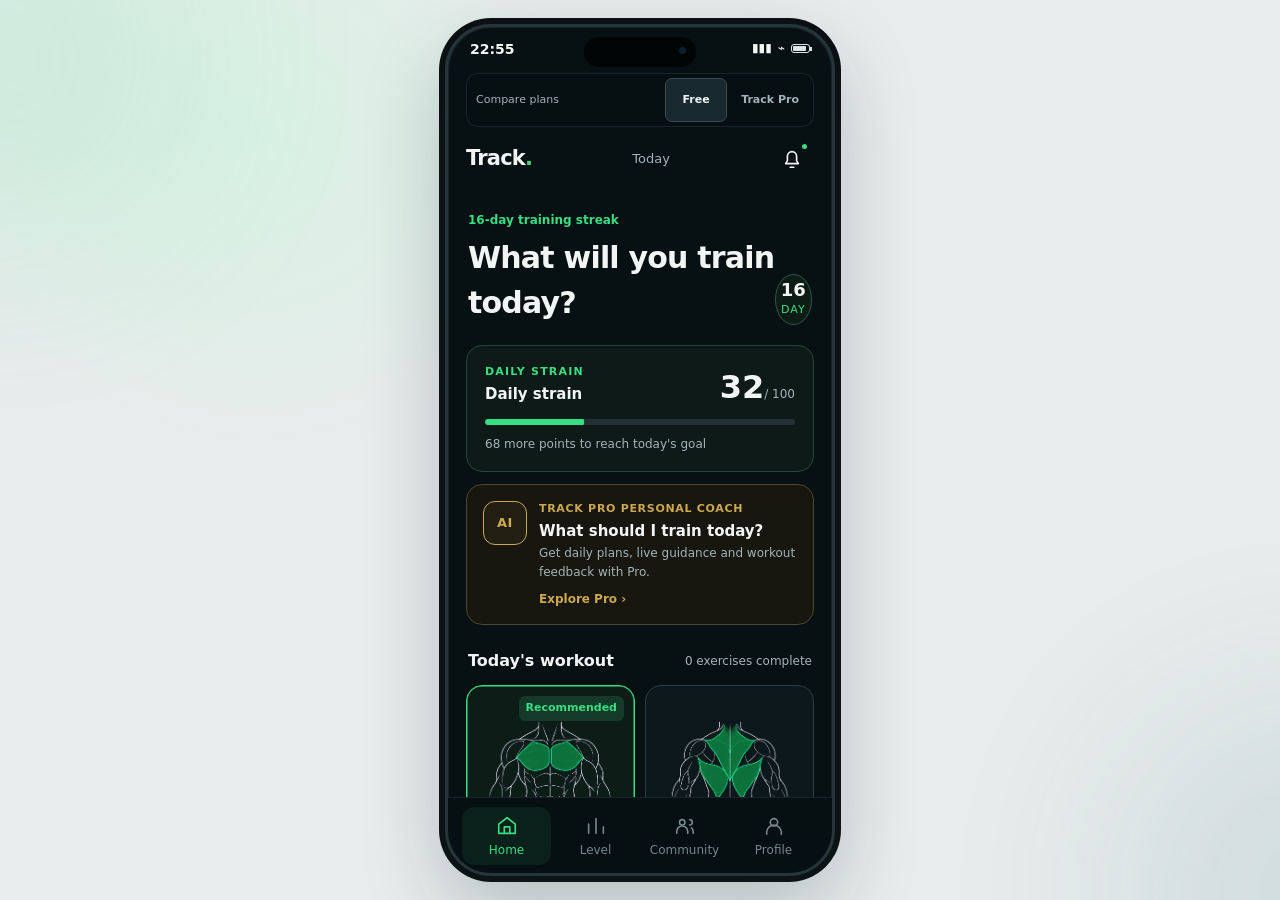
==== commit 6545bffa: "feat: add level presentation rules and rank badges" ====
--- a/mobile/index.html
+++ b/mobile/index.html
@@ -48,6 +48,7 @@
     <script src="locales/messages.js?v=1"></script>
     <script src="i18n.js?v=1"></script>
     <script src="core.js?v=6"></script>
+    <script src="level-presentation.js?v=1"></script>
     <script src="app.js?v=12"></script>
   </body>
 </html>
--- a/mobile/styles.css
+++ b/mobile/styles.css
@@ -87,19 +87,10 @@
 .section-title > span, .section-title > b { color: var(--muted); font-size: 12px; font-weight: 500; }
 
 .visually-hidden { position: absolute; width: 1px; height: 1px; padding: 0; margin: -1px; overflow: hidden; clip-path: inset(50%); white-space: nowrap; border: 0; }
-.body-reference { position: relative; isolation: isolate; }
-.body-reference > img { display: block; width: 100%; height: auto; pointer-events: none; user-select: none; }
-.body-reference .reference-card { position: absolute; min-height: 0; padding: 0; border: 0; background: transparent; box-shadow: none; }
-.reference-card[data-body-part="chest"] { left: 4.5202%; top: 7.8683%; width: 45.0626%; height: 46.2946%; border-radius: 6.7% / 8.6%; }
-.reference-card[data-body-part="back"] { left: 50.9736%; top: 7.7768%; width: 44.5758%; height: 46.3861%; border-radius: 6.7% / 8.6%; }
-.reference-card[data-body-part="shoulders"] { left: 4.5202%; top: 55.9012%; width: 44.9930%; height: 40.8051%; border-radius: 6.7% / 9.6%; }
-.reference-card[data-body-part="legs"] { left: 50.9736%; top: 55.8097%; width: 44.5758%; height: 40.8966%; border-radius: 6.7% / 9.6%; }
-.body-reference-extra { aspect-ratio: 1438 / 449; overflow: hidden; margin-top: -.9736%; margin-bottom: 10px; }
-.body-reference-extra > img { position: absolute; left: 0; top: -135.8575%; }
-.reference-card[data-body-part="arms"] { left: 4.5202%; top: 0; width: 44.9930%; height: 100%; border-radius: 6.7% / 9.6%; }
-.reference-card[data-body-part="abs"] { left: 50.9736%; top: 0; width: 44.5758%; height: 100%; border-radius: 6.7% / 9.6%; }
-.body-reference .reference-card:focus-visible { outline: 2px solid var(--green); outline-offset: -4px; }
-.body-reference .reference-card:active { transform: none; background: rgba(255, 255, 255, .07); }
+.body-part-illustration { position: relative; display: block; width: 100%; flex-shrink: 0; overflow: hidden; pointer-events: none; user-select: none; mix-blend-mode: lighten; }
+.body-part-illustration > img { position: absolute; display: block; max-width: none; height: auto; }
+.body-grid .body-card.anatomy-card { flex-direction: column; align-items: stretch; justify-content: flex-start; padding-top: 32px; }
+.anatomy-card .body-copy { margin-top: auto; padding-top: 8px; }
 .body-grid { display: grid; grid-template-columns: repeat(2, minmax(0, 1fr)); gap: 10px; }
 .body-grid .body-card { position: relative; min-height: 202px; display: flex; align-items: flex-end; padding: 14px; overflow: hidden; text-align: left; border: 1px solid #2a3d44; border-radius: var(--radius); background: #0c181c; }
 .body-card .body-copy { position: relative; z-index: 1; padding-right: 16px; }
@@ -150,7 +141,7 @@
 .muscle-share-legend { display: flex; flex-wrap: wrap; gap: 7px 12px; }.muscle-share-legend span { display: inline-flex; align-items: center; gap: 4px; color: #c2d0cc; font-size: 12px; white-space: nowrap; }.muscle-share-legend i { width: 6px; height: 6px; flex: none; border-radius: 2px; }.muscle-share-legend b { color: var(--text); font-size: 12px; }
 .muscle-share p { margin: 9px 0 0; color: var(--muted); font-size: 11px; }
 .set-table { margin-top: 17px; }
-.set-header, .set-row { display: grid; grid-template-columns: 24px minmax(0,1fr) minmax(0,1fr) 44px; gap: 8px; align-items: center; text-align: center; }
+.set-header, .set-row { display: grid; grid-template-columns: 24px minmax(0,1fr) minmax(0,1fr) 52px; gap: 8px; align-items: center; text-align: center; }
 .set-header { padding: 0 4px 7px; color: var(--muted); font-size: 11px; }
 .set-row { padding: 8px 4px; border-top: 1px solid var(--line-soft); }
 .set-row b { font-size: 14px; }
@@ -356,6 +347,10 @@
 .prototype-switcher { top: 0; gap: 4px; margin: 0 0 8px; padding: 4px; border-radius: 12px; backdrop-filter: blur(8px); }
 .prototype-switcher button { min-height: 44px; min-width: 62px; }
 .prototype-switcher > span { font-weight: 500; letter-spacing: 0; }
+.locale-switcher { display: grid; grid-template-columns: minmax(0,1fr) auto auto; align-items: center; gap: 4px; margin-bottom: 8px; padding: 4px; border: 1px solid var(--line-soft); border-radius: 12px; background: #0a1417; }
+.locale-switcher > span { padding-left: 5px; color: var(--muted); font-size: 12px; }
+.locale-switcher button { min-height: 44px; padding: 6px 9px; border: 1px solid transparent; border-radius: 8px; color: var(--muted); background: transparent; font-size: 12px; }
+.locale-switcher button[aria-pressed="true"] { border-color: #3a4c51; color: var(--text); background: var(--surface-3); }
 .primary-button, .secondary-button, .finish-day, .add-set { min-height: 48px; font-size: 15px; }
 .set-check { width: 44px; height: 44px; font-size: 18px; }
 .set-row { padding-block: 12px; }
@@ -375,6 +370,8 @@
 .coach-readiness > div { padding: 14px 10px; }
 .ask-coach label { min-height: 48px; }
 .coach-prompts button { min-height: 44px; }
+.coach-prompts { flex-wrap: wrap; overflow-x: visible; }
+.coach-prompts button { max-width: 100%; white-space: normal; text-align: left; }
 .segmented button, .feed-tabs button, .history-period button, .history-metric button, .period-filter { min-height: 44px; font-size: 12px; }
 .level-parts button { min-height: 48px; align-items: center; }
 .level-panel { padding: 18px 14px; }
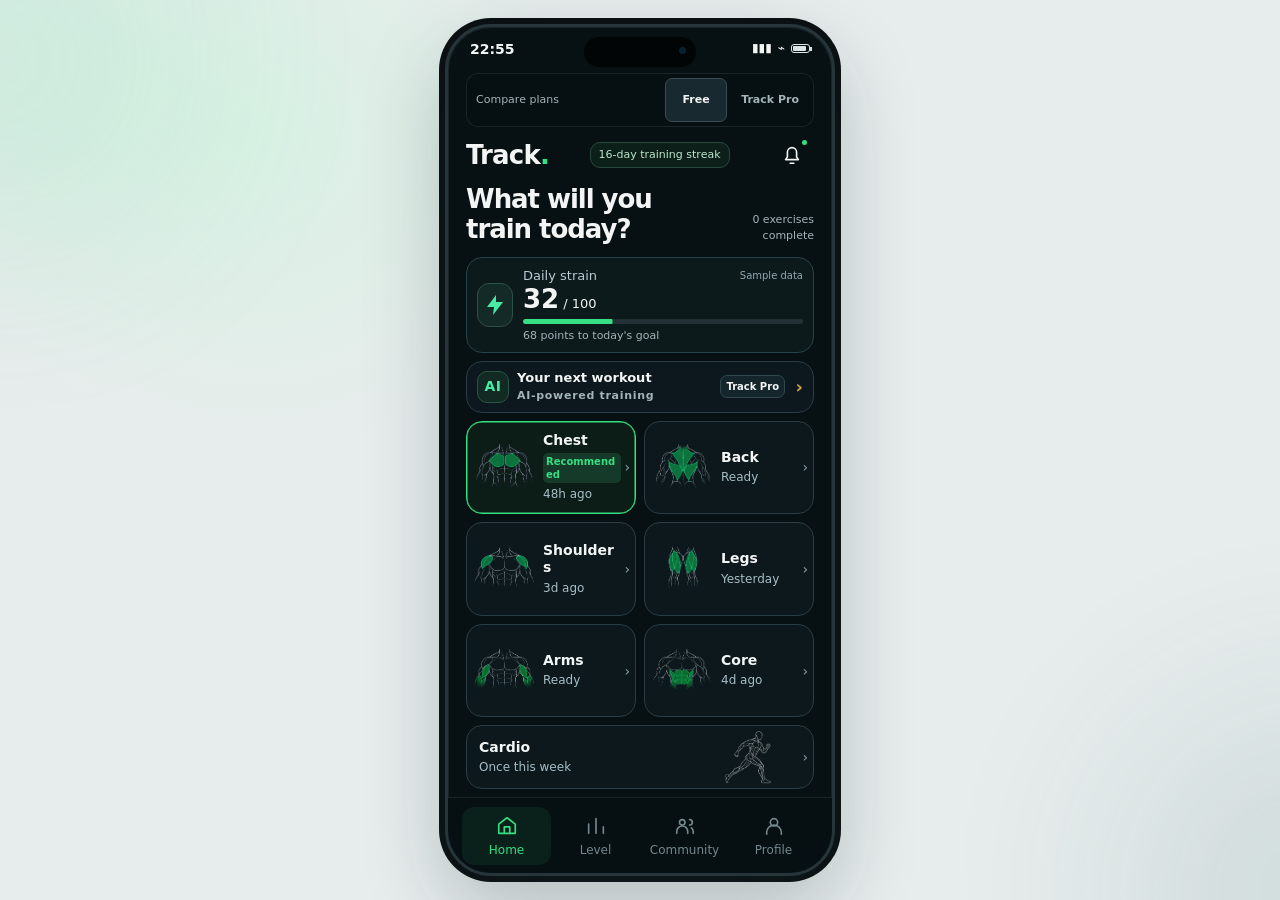
==== commit f5428940: "feat: add single-screen Home and clearer workout check-ins" ====
--- a/mobile/index.html
+++ b/mobile/index.html
@@ -8,7 +8,7 @@
     <meta name="color-scheme" content="dark" />
     <meta name="description" content="Track turns every workout into visible progress." />
     <title>Track | Turn Progress Into a Stronger You</title>
-    <link rel="stylesheet" href="styles.css?v=11" />
+    <link rel="stylesheet" href="styles.css?v=15" />
   </head>
   <body>
     <div class="ambient ambient-one"></div>
@@ -45,10 +45,11 @@
     </main>
 
     <script src="release-config.js?v=1"></script>
-    <script src="locales/messages.js?v=1"></script>
+    <script src="locales/messages.js?v=5"></script>
     <script src="i18n.js?v=1"></script>
-    <script src="core.js?v=6"></script>
+    <script src="core.js?v=8"></script>
     <script src="level-presentation.js?v=1"></script>
-    <script src="app.js?v=12"></script>
+    <script src="level-art.js?v=1"></script>
+  <script src="app.js?v=17"></script>
   </body>
 </html>
--- a/mobile/styles.css
+++ b/mobile/styles.css
@@ -66,9 +66,6 @@
 .home-intro { display: flex; justify-content: space-between; align-items: end; padding: 18px 2px 14px; }
 .home-intro span { color: var(--green); font-size: 12px; font-weight: 700; }
 .home-intro h1 { margin: 4px 0 0; font-size: 27px; letter-spacing: -1px; }
-.streak-mark { width: 51px; height: 51px; display: grid; place-content: center; text-align: center; border: 1px solid #315342; border-radius: 50%; background: #0d1d16; }
-.streak-mark b { font-size: 18px; line-height: 1; }
-.streak-mark small { margin-top: 3px; color: var(--green); font-size: 11px; letter-spacing: 1px; }
 
 .strain { padding: 14px; border: 1px solid #29453a; border-radius: var(--radius); background: #0d1a17; }
 .strain-heading { display: flex; justify-content: space-between; align-items: end; }
@@ -471,3 +468,145 @@
   .toast { transition: opacity 120ms ease !important; }
   .phone-frame[data-input="keyboard"] .toast { transition: none !important; }
 }
+
+/* Level keeps its artwork compact to make room for the saved-workout calendar. */
+.app-content[data-view="level"] { display: flex; flex-direction: column; padding-bottom: 8px; }
+.app-content[data-view="level"] > .locale-switcher,
+.app-content[data-view="level"] > .prototype-switcher,
+.app-content[data-view="level"] > .page-header { flex-shrink: 0; }
+.level-overview { display: flex; flex-direction: column; gap: 8px; }
+.level-summaries { display: grid; grid-template-columns: repeat(2,minmax(0,1fr)); gap: 8px; flex: none; }
+.level-summary { min-width: 0; min-height: 148px; padding: 8px; display: flex; flex-direction: column; border: 1px solid #2a3c44; border-radius: 16px; background: #0c181d; }
+.level-summary h1, .level-summary h2 { margin: 0; color: #bccace; font-size: .75rem; font-weight: 650; line-height: 1.35; }
+.rank-summary { align-items: center; text-align: center; background: linear-gradient(145deg,#1c1b15,#0c171b 80%); border-color: #4b422d; }
+.rank-badge { display: block; width: 70px; height: 70px; flex: none; }
+.rank-entry { width: 100%; flex: 1; min-height: 44px; display: flex; flex-direction: column; align-items: center; gap: 2px; padding: 0; border: 0; border-radius: 10px; background: transparent; }
+.rank-entry .rank-badge { width: 48px; height: 48px; margin: 2px auto; }
+.rank-entry strong { font-size: 1.375rem; line-height: 1.15; color: #f1d48a; overflow-wrap: anywhere; }
+.rank-entry > span { color: #d9c68f; font-size: .6875rem; line-height: 1.4; }
+.rank-entry i { font-style: normal; }
+.level-sample { color: #9aaeb4; font-size: .6875rem; line-height: 1.4; }
+.rank-summary .level-sample { padding-top: 2px; }
+.experience-summary > strong { font-size: 2.75rem; line-height: 1.1; font-variant-numeric: tabular-nums; letter-spacing: -.05em; }
+.experience-summary > strong > small { font-size: .75rem; letter-spacing: 0; margin-right: 4px; color: #b4c4c8; }
+.experience-summary .progress-line { height: 4px; margin: 3px 0 2px; flex: none; }
+.experience-summary .progress-line span { background: #b7d2d9; }
+.level-xp { color: #9eb4bc; font-size: .6875rem; line-height: 1.4; font-variant-numeric: tabular-nums; overflow-wrap: anywhere; }
+.review-progress { display: flex; align-items: center; justify-content: space-between; gap: 4px; min-height: 44px; width: 100%; margin-top: auto; padding: 6px 8px; border: 1px solid #344b54; border-radius: 9px; background: #13252c; color: #dae8ec; text-align: left; font-size: .75rem; font-weight: 650; line-height: 1.3; }
+.review-progress > span { color: #9dbcc7; font-size: 1rem; }
+.level-area-grid { display: grid; grid-template-columns: repeat(2,minmax(0,1fr)); gap: 6px; }
+.level-area { position: relative; min-width: 0; min-height: 44px; display: grid; grid-template-columns: 42px minmax(0,1fr); align-items: center; gap: 6px; padding: 4px 12px 4px 6px; border: 1px solid #2b3d45; border-radius: 11px; background: #0c181c; text-align: left; }
+.level-art { display: block; width: 42px; aspect-ratio: 600/460; overflow: hidden; pointer-events: none; mix-blend-mode: lighten; }
+.level-art[hidden] { display: none; }
+.level-art canvas { display: block; width: 100%; height: auto; }
+.level-area-copy { min-width: 0; display: grid; }
+.level-area-copy > span { color: #aabfc6; font-size: .75rem; line-height: 1.2; overflow-wrap: anywhere; }
+.level-area-copy > b { color: #edf2f3; font-size: 1rem; line-height: 1.2; font-variant-numeric: tabular-nums; letter-spacing: -.035em; overflow-wrap: anywhere; }
+.level-area-copy > b small { font-size: .55em; letter-spacing: 0; margin-right: 2px; color: #b2c4cb; }
+.level-area-copy > .unassessed { font-size: .8125rem; letter-spacing: 0; }
+.level-area > .chevron { position: absolute; right: 7px; top: 5px; color: #65818b; font-size: .8125rem; }
+.level-cardio { grid-column: 1/-1; }
+.level-cardio .level-area-copy { grid-column: 1/-1; max-width: 45%; margin-left: 6px; }
+.level-cardio .cardio-illustration { right: 22px; width: 42px; height: 32px; top: 50%; transform: translateY(-50%); }
+.level-cardio > .chevron { top: 50%; transform: translateY(-50%); right: 12px; }
+.progress-detail, .progress-explanation { margin-top: 12px; padding: 18px; border: 1px solid #2a3f47; border-radius: 16px; background: #0c181d; }
+.progress-detail h1 { margin: 8px 0; font-size: 1rem; }
+.progress-level { display: block; font-size: 3rem; line-height: 1.1; letter-spacing: -.04em; }
+.progress-detail p { font-size: .875rem; color: #abc1c8; font-variant-numeric: tabular-nums; }
+.progress-detail > b { font-size: .875rem; font-weight: 600; }
+.progress-explanation h2 { font-size: 1rem; margin: 0 0 10px; }
+.progress-explanation p { font-size: .875rem; line-height: 1.6; color: #bbcbcf; }
+.progress-rank { display: flex; align-items: center; gap: 12px; border-block: 1px solid #263b43; padding-block: 8px; }
+.progress-rank > span { display: grid; gap: 4px; }.progress-rank small { color: #a2b7be; font-size: .75rem; }.progress-rank b { color: #edcf83; font-size: 1.25rem; }
+.progress-explanation .sample-note { font-size: .75rem; color: #8fa7b0; }
+.training-calendar { padding: 8px 10px; border: 1px solid #2a3c44; border-radius: 14px; background: #0c181d; }
+.calendar-heading, .calendar-month { display: flex; align-items: center; justify-content: space-between; gap: 6px; }
+.calendar-heading h2 { margin: 0; font-size: .875rem; line-height: 1.4; }
+.calendar-heading > span { color: var(--green); font-size: .75rem; text-align: right; }
+.calendar-month > strong { text-align: center; font-size: .875rem; }
+.calendar-month .icon-button { font-size: 1.375rem; padding: 0; }
+.calendar-weekdays, .calendar-grid { display: grid; grid-template-columns: repeat(7,minmax(0,1fr)); gap: 3px; text-align: center; }
+.calendar-weekdays { margin-bottom: 5px; color: #8fa7b0; font-size: .6875rem; }
+.calendar-day { position: relative; display: grid; place-items: center; min-width: 0; min-height: 2.125rem; border: 1px solid #20333b; border-radius: 6px; color: #a9bec4; font-size: .75rem; font-variant-numeric: tabular-nums; }
+.calendar-day.trained { color: #e0f9e9; border-color: #2a8154; background: #123b2a; }
+.calendar-day.trained .calendar-date { justify-self: start; align-self: start; margin: 2px 0 0 4px; }
+.calendar-day.today { outline: 1px solid #c6d9df; outline-offset: 1px; color: #edf6f8; }
+.calendar-day.future { color: #869ca5; }
+.calendar-day .calendar-check { position: absolute; right: 3px; bottom: 1px; color: #6bf0b2; font-size: .875rem; line-height: 1; font-style: normal; font-weight: 800; }
+.calendar-footer { display: flex; align-items: start; flex-wrap: wrap; gap: 3px 10px; margin-top: 8px; }
+.calendar-legend { display: flex; align-items: center; gap: 5px; color: #b7cbd2; font-size: .6875rem; }
+.calendar-legend i { color: #6bf0b2; font-size: .875rem; line-height: 1; font-style: normal; }
+.calendar-note { flex: 1; min-width: 120px; margin: 0; color: #9aafb6; font-size: .625rem; line-height: 1.5; text-align: right; }
+.rank-detail { margin-top: 8px; padding: 16px; text-align: center; border: 1px solid #4b422d; border-radius: 16px; background: linear-gradient(145deg,#1c1b15,#0c171b 80%); }
+.rank-detail .rank-badge { width: 88px; height: 88px; margin: 8px auto; }
+.rank-detail h1 { margin: 0; color: #f1d48a; font-size: 1.75rem; }
+.rank-detail p { margin: 5px 0 0; color: #acbcc1; font-size: .8125rem; }
+.rank-explanation { margin-top: 10px; padding: 16px; border: 1px solid #2a3f47; border-radius: 14px; background: #0c181d; }
+.rank-explanation h2 { margin: 0; font-size: .9375rem; }
+.rank-explanation p { margin: 8px 0 0; color: #bbcbcf; font-size: .8125rem; line-height: 1.6; }
+.rank-facts, .rank-records { margin-top: 12px; }
+.rank-facts > div, .rank-records > div { display: flex; justify-content: space-between; align-items: baseline; gap: 12px; padding: 8px 0; border-top: 1px solid #263b43; font-size: .75rem; }
+.rank-facts span, .rank-records span { color: #a2b7be; }
+.rank-facts b, .rank-records b { text-align: right; font-variant-numeric: tabular-nums; }
+.rank-explanation .sample-note { color: #8fa7b0; font-size: .75rem; }
+@media (max-width: 360px) {
+  .rank-entry strong { font-size: 1.25rem; }
+  .level-area-copy > span { font-size: .75rem; }
+}
+
+/* Compact Home: grow into spare space; intrinsic content can still scroll at large text sizes. */
+.app-content[data-view="home"] { display: flex; flex-direction: column; padding-bottom: 8px; }
+.app-content[data-view="home"] > .page-header { flex: none; gap: 8px; margin-bottom: 4px; }
+.app-content[data-view="home"] .wordmark { font-size: 1.625rem; }
+.app-content[data-view="home"] .header-context { padding: 4px 8px; border: 1px solid #27483c; border-radius: 10px; background: #0d1f19; color: #bce6ce; font-size: .6875rem; text-align: center; }
+.home-preview-controls { flex: none; min-width: 0; }
+.home-preview-controls.has-locale { display: grid; grid-template-columns: repeat(2,minmax(0,1fr)); gap: 6px; }
+.home-preview-controls .locale-switcher, .home-preview-controls .prototype-switcher { position: relative; min-width: 0; margin-bottom: 4px; }
+.home-preview-controls.has-locale :is(.locale-switcher,.prototype-switcher) { display: grid; grid-template-columns: repeat(2,minmax(0,1fr)); gap: 2px; padding: 2px; }
+.home-preview-controls.has-locale :is(.locale-switcher,.prototype-switcher) > span { position: absolute; width: 1px; height: 1px; overflow: hidden; clip-path: inset(50%); white-space: nowrap; }
+.home-preview-controls.has-locale button { min-width: 0; padding: 5px 2px; font-size: .6875rem; }
+.home-overview { flex: 1 0 auto; display: flex; flex-direction: column; gap: 8px; }
+.home-overview > :not(.body-grid) { flex: none; }
+.home-overview .home-intro { display: grid; grid-template-columns: minmax(0,1fr) 5.8rem; align-items: end; gap: 8px; padding: 2px 0 4px; }
+.home-overview .home-intro h1 { margin: 0; font-size: clamp(1.25rem,6.3vw,1.625rem); line-height: 1.15; letter-spacing: -.04em; }
+.home-overview .home-intro > span { color: var(--muted); font-size: .6875rem; font-weight: 400; text-align: right; }
+.home-strain { display: grid; grid-template-columns: 36px minmax(0,1fr); align-items: center; gap: 10px; padding: 8px 10px; background: #0d1a1c; border-color: #294249; }
+.strain-symbol { display: grid; place-items: center; height: 44px; border: 1px solid #2d4f45; border-radius: 12px; color: #49eaa4; background: #142a27; font-size: 2rem; line-height: 1; }
+.strain-symbol svg { width: 24px; height: 24px; fill: currentColor; }
+.home-strain-heading { display: flex; justify-content: space-between; align-items: center; gap: 6px; }
+.home-strain-heading > b { color: #b7cbd2; font-size: .8125rem; font-weight: 500; }
+.home-strain-heading > small { color: #91a9b3; font-size: .625rem; }
+.home-strain-copy > strong { font-size: 1.625rem; line-height: 1.1; }
+.home-strain-copy > strong > small { font-size: .8125rem; font-weight: 500; }
+.home-strain .progress-line { height: 5px; margin: 4px 0; }
+.home-strain p { font-size: .6875rem; line-height: 1.4; }
+.home-overview .home-coach { display: grid; grid-template-columns: 32px minmax(0,1fr) auto 10px; align-items: center; gap: 8px; min-height: 52px; margin: 0; padding: 8px 10px; border-color: #2a3c44; background: #0c181d; text-align: left; }
+.home-coach > .coach-monogram { grid-row: auto; align-self: center; width: 32px; height: 32px; border-color: #285643; border-radius: 10px; color: #49eaa4; background: #132a24; font-size: .875rem; }
+.home-coach-copy { min-width: 0; display: grid; gap: 1px; }
+.home-coach-copy b { font-size: .8125rem; line-height: 1.25; }
+.home-overview .home-coach small { color: var(--muted); font-size: .6875rem; line-height: 1.3; }
+.home-coach-tier { padding: 3px 5px; border: 1px solid #304750; border-radius: 7px; background: #14252c; font-size: .625rem; font-weight: 700; }
+.home-coach > i { grid-column: auto; justify-self: end; color: #9eb6c1; font-size: 1.125rem; }
+.home-overview .body-grid { flex: 1 0 auto; min-height: 306px; grid-template-rows: repeat(3,minmax(min-content,1fr)) minmax(54px,.68fr); gap: 8px; }
+.home-overview .body-grid .body-card { display: grid; grid-template-columns: 64px minmax(0,1fr); align-items: center; gap: 6px; min-width: 0; min-height: 76px; padding: 8px 14px 8px 6px; overflow: visible; }
+.home-overview .body-part-illustration { width: 64px; }
+.home-overview .body-copy { min-width: 0; margin: 0; padding: 0; gap: 3px; }
+.home-overview .body-copy b { font-size: .875rem; line-height: 1.25; }
+.home-overview .body-copy small { color: #a7bec6; font-size: .75rem; line-height: 1.4; }
+.home-overview .recommend-badge { position: static; justify-self: start; max-width: 100%; padding: 2px 3px; font-size: .625rem; line-height: 1.3; overflow-wrap: anywhere; }
+.home-overview .body-card > .chevron { top: 50%; right: 5px; bottom: auto; transform: translateY(-50%); font-size: .875rem; }
+.home-overview .body-grid .body-card[data-body-part="cardio"] { min-height: 54px; grid-template-columns: minmax(0,1fr); padding-left: 12px; }
+.home-overview .cardio-illustration { width: 84px; max-width: 45%; right: 24px; top: 4px; height: calc(100% - 8px); }
+@media (max-width: 390px) {
+  .home-overview .body-grid .body-card { grid-template-columns: 56px minmax(0,1fr); }
+  .home-overview .body-part-illustration { width: 56px; }
+  .home-overview .recommend-badge { width: max-content; max-width: calc(100% + 6px); }
+  .home-overview .recommended > .chevron { display: none; }
+}
+@media (max-width: 360px) {
+  .home-overview .body-grid .body-card { grid-template-columns: 44px minmax(0,1fr); gap: 4px; }
+  .home-overview .body-part-illustration { width: 44px; }
+  .home-overview .body-copy b { font-size: .8125rem; }
+  .home-overview .recommend-badge { width: max-content; max-width: calc(100% + 10px); padding-inline: 3px; }
+  .home-overview .home-coach { gap: 6px; }
+}
